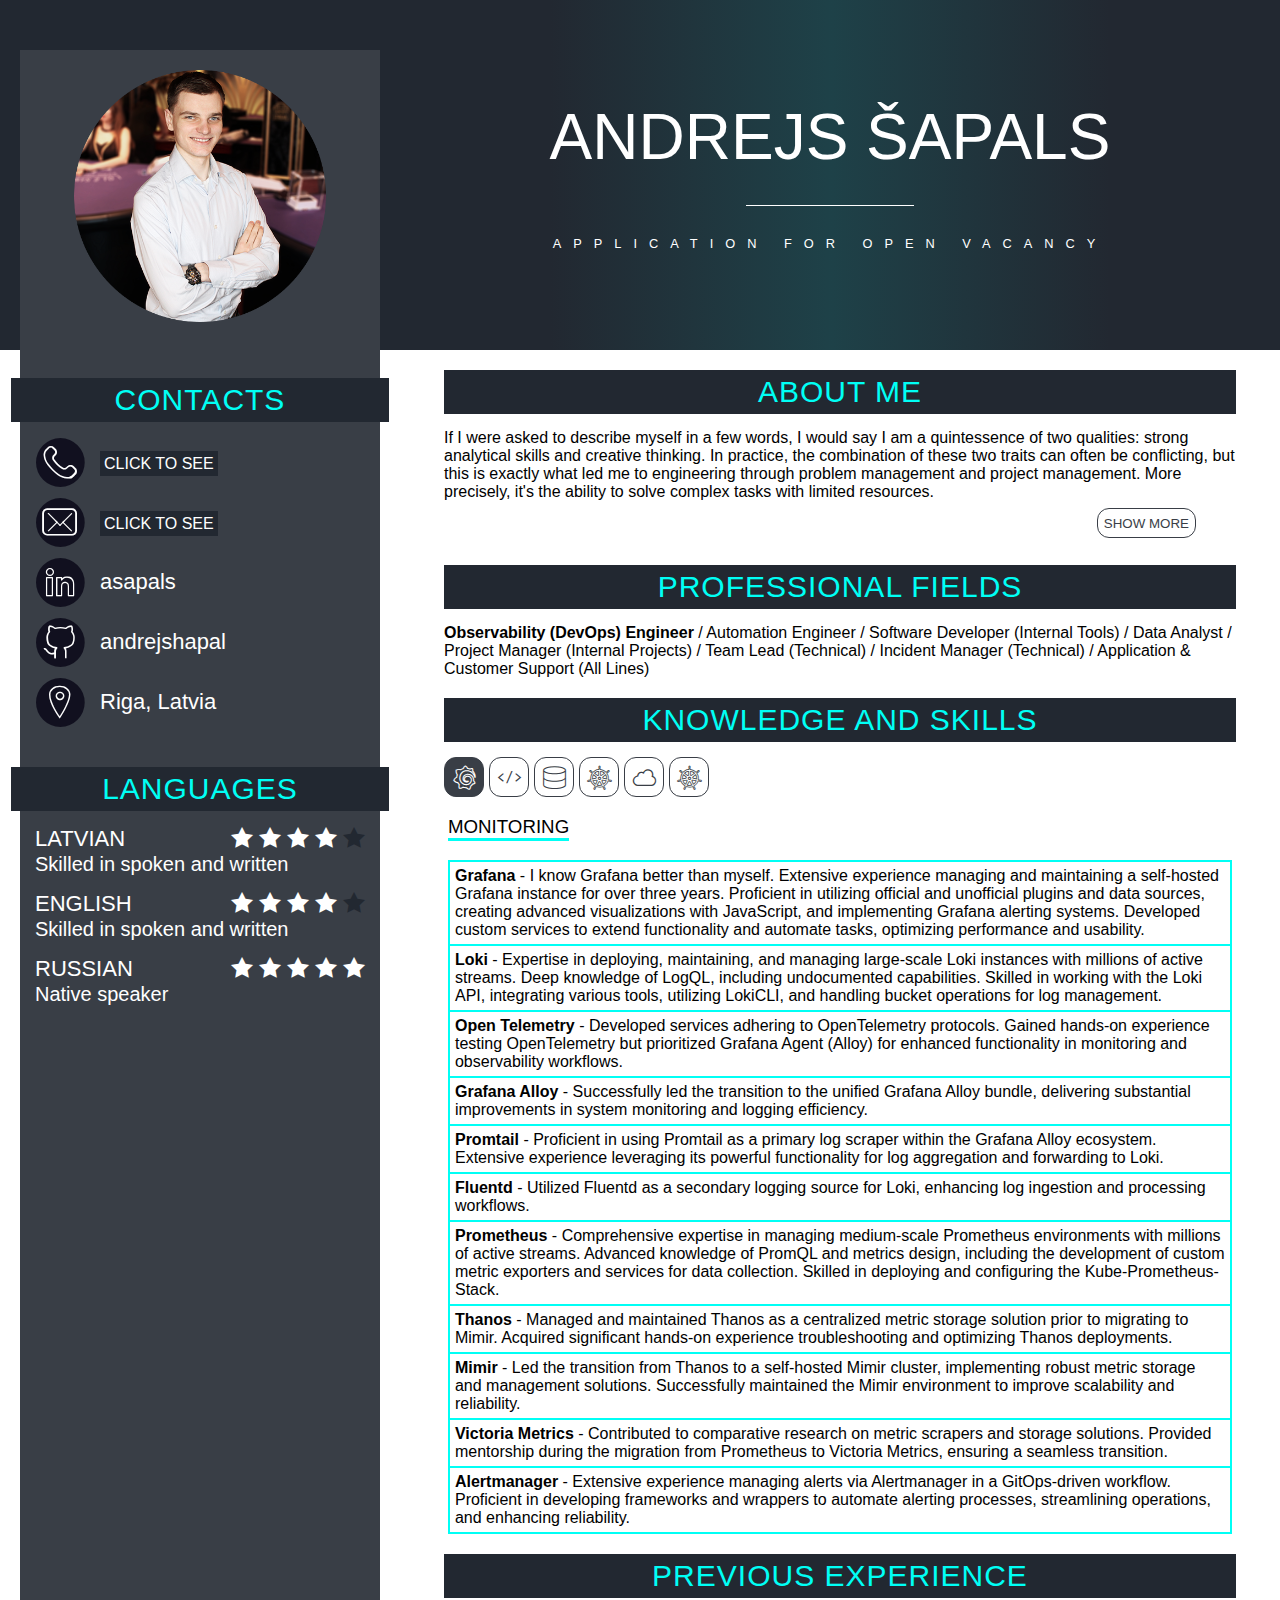
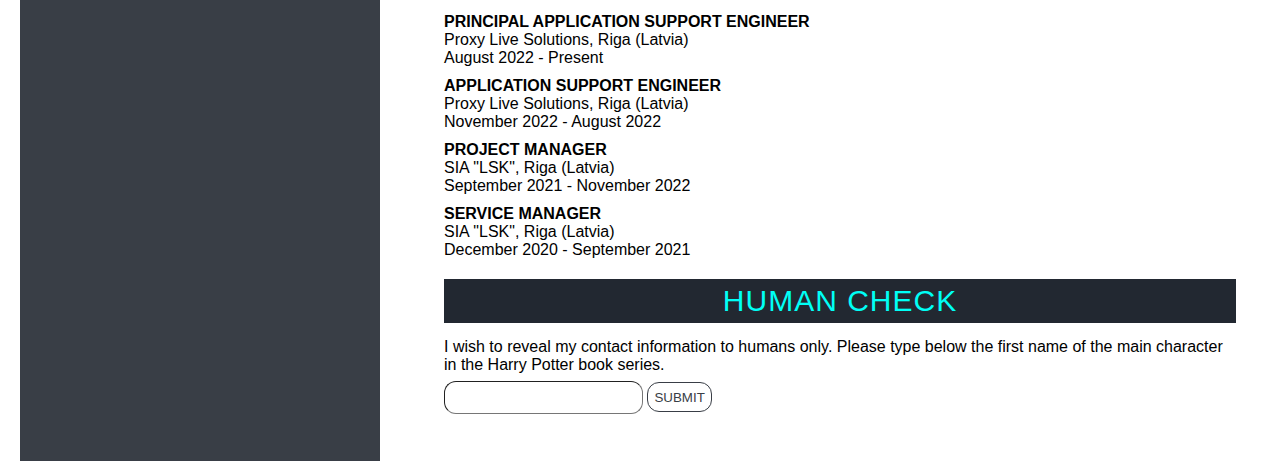
==== index.html @ f9a23c79 "Publishing webpage" ====
<!-- Andrejs Šapals as24193 -->
<!DOCTYPE html>
<html lang="en">

<head>
  <meta charset="UTF-8">
  <meta name="viewport" content="width=device-width, initial-scale=1.0">
  <meta http-equiv="X-UA-Compatible" content="ie=edge">
  <title>Job Application - Andrejs Šapals</title>
  <link rel="stylesheet" href="./font.css">
  <link rel="stylesheet" href="./style.css">
  <link rel="icon" href="./favicon.ico" type="image/x-icon">
</head>

<body>
  <header>
    <div id="header">
      <div id="name">Andrejs Šapals</div>
      <div id="border">&#8203;</div>
      <div id="position">Application For Open Vacancy</div>
    </div>
  </header>
  <main>
    <div>
      <aside>
        <div id="photo_block"><img src="images/photo.png" id="photo" alt="photo"></div>
        <div id="contacts">
          <div class="menu-title">Contacts</div>
          <div class="middle"><span class="icon-phone contacts-icon"><span class="path1"></span><span
                class="path2"></span></span><span><a id="phone" class="white-link click-to-see" href="#human-form">Click
                to see</a>
            </span>
          </div>
          <div class="middle"><span class="icon-email contacts-icon"><span class="path1"></span><span
                class="path2"></span><span class="path3"></span><span class="path4"></span><span
                class="path5"></span><span class="path6"></span><span class="path7"></span><span
                class="path8"></span></span>
            <address><a id="email" href="#human-form" class="white-link click-to-see">Click to see</a></address>
          </div>
          <div class="middle"><span class="icon-linkdn contacts-icon"><span class="path1"></span><span
                class="path2"></span><span class="path3"></span><span class="path4"></span></span><span> <a
                href="https://www.linkedin.com/in/asapals/" class="white-link">asapals</a></span>
          </div>
          <div class="middle"><span class="icon-github contacts-icon"><span class="path1"></span><span
                class="path2"></span></span><span><a href="https://github.com/andrejshapal"
                class="white-link">andrejshapal </a></span>
          </div>
          <div class="middle"><span class="icon-position contacts-icon"><span class="path1"></span><span
                class="path2"></span><span class="path3"></span></span><span>Riga, Latvia</span></div>
        </div>
        <div id="languages">
          <div class="menu-title">Languages</div>
          <div class="language">
            <div class="language-col">
              <div class="language-row">
                <div class="caps">Latvian
                </div>
                <div class="stars">
                  <span class="icon-star-full"></span>
                  <span class="icon-star-full"></span>
                  <span class="icon-star-full"></span>
                  <span class="icon-star-full"></span>
                  <span class="icon-star-full font-dark"></span>
                </div>
              </div>
              <div class="language-comm">Skilled in spoken and written</div>
            </div>
            <div class="language-col">
              <div class="language-row">
                <div class="caps">English
                </div>
                <div class="stars">
                  <span class="icon-star-full"></span>
                  <span class="icon-star-full"></span>
                  <span class="icon-star-full"></span>
                  <span class="icon-star-full"></span>
                  <span class="icon-star-full font-dark"></span>
                </div>
              </div>
              <div class="language-comm">Skilled in spoken and written</div>
            </div>
            <div class="language-col">
              <div class="language-row">
                <div class="caps">Russian
                </div>
                <div class="stars">
                  <span class="icon-star-full"></span>
                  <span class="icon-star-full"></span>
                  <span class="icon-star-full"></span>
                  <span class="icon-star-full"></span>
                  <span class="icon-star-full"></span>
                </div>
              </div>
              <div class="language-comm">Native speaker</div>
            </div>
          </div>
        </div>
      </aside>
    </div>
    <div style="height: 100%;">
      <div class="main-block">
        <h1>About Me</h1>
        <div>
          <div>If I were asked to describe myself in a few words, I would say I am a quintessence of two qualities:
            strong
            analytical skills and creative thinking. In practice, the combination of these two traits can often be
            conflicting, but this is exactly what led me to engineering through problem management and project
            management.
            More precisely, it's the ability to solve complex tasks with limited resources.</div>
          <div class="button-middle" id="about-button-div"><button class="show-more" id="about-button"
              type="button">Show
              More</button></div>
          <div id="about" class="about-hidden">
            <div>A creative approach to analyzing information allows me to learn quickly. It drives me to automate
              routine
              tasks.
              It helps me find attractiveness even in the most monotonous work. It pushes me to discover new
              solutions
              and
              improve existing ones, to never stop, and to move forward every day.</div>

            <div>This is also why I enjoy sports, music, and art in general—they provide a sense of not being stuck
              in
              the
              present.</div>
            <div>
              So far, I've spoken about the mind, but there's also room for the heart. I want my existence to be
              meaningful.
              There are several ways to achieve this: by doing work that benefits the community, being helpful to
              colleagues,
              showing kindness, and acting fairly.</div>
            <div>
              I admit it's not always easy to work with me, but every single employer I've had would hire me again.
              I
              believe
              this is due to my dedication, professionalism, efficiency, and ethics.</div>
          </div>
        </div>
      </div>
      <div class="main-block">
        <h1>Professional Fields</h1>
        <b>Observability (DevOps) Engineer</b> / Automation Engineer / Software Developer (Internal Tools) / Data
        Analyst / Project Manager (Internal Projects) / Team Lead (Technical) / Incident Manager (Technical) /
        Application & Customer Support (All Lines)
      </div>
      <div class="main-block">
        <h1>Knowledge And Skills</h1>
        <div id="skills-buttons">
        </div>
        <div class="skills-list-div">
          <h3 id="skills-title">Monitoring</h3>
          <ul id="skills-list">
          </ul>
        </div>
      </div>
      <div class="main-block">
        <h1>Previous Experience</h1>
        <div id="jobs">
        </div>
      </div>
      <div class="main-block">
        <h1>Human Check</h1>
        <form id="human-form">
          <label for="hcheck">I wish to reveal my contact information to humans only. Please type below the first
            name
            of the main character in the Harry Potter book series.</label><br>
          <input type="text" id="hcheck" name="fname">
          <button class="show-more" id="submit-button" type="submit">Submit</button>
          <div id="not-human" class="about-hidden">The name is not correct 🤔</div>
        </form>
      </div>
    </div>
  </main>
  <script src="js/experience.js"></script>
  <script src="js/skills.js"></script>
  <script src="js/index.js"></script>
</body>

</html>
---- font.css ----
@font-face {
  font-family: 'icomoon';
  src:  url('fonts/icomoon.eot?7pskn');
  src:  url('fonts/icomoon.eot?7pskn#iefix') format('embedded-opentype'),
    url('fonts/icomoon.ttf?7pskn') format('truetype'),
    url('fonts/icomoon.woff?7pskn') format('woff'),
    url('fonts/icomoon.svg?7pskn#icomoon') format('svg');
  font-weight: normal;
  font-style: normal;
  font-display: block;
}

[class^="icon-"], [class*=" icon-"] {
  /* use !important to prevent issues with browser extensions that change fonts */
  font-family: 'icomoon' !important;
  speak: never;
  font-style: normal;
  font-weight: normal;
  font-variant: normal;
  text-transform: none;
  line-height: 1;

  /* Better Font Rendering =========== */
  -webkit-font-smoothing: antialiased;
  -moz-osx-font-smoothing: grayscale;
}

.icon-mon:before {
  content: "\e918";
}
.icon-k8s:before {
  content: "\e915";
}
.icon-cloud:before {
  content: "\e917";
}
.icon-pl:before {
  content: "\e913";
}
.icon-pm:before {
  content: "\e914";
}
.icon-db:before {
  content: "\e916";
}
.icon-email .path1:before {
  content: "\e907";
  color: rgb(17, 16, 31);
}
.icon-email .path2:before {
  content: "\e908";
  margin-left: -1em;
  color: rgb(255, 255, 255);
}
.icon-email .path3:before {
  content: "\e90b";
  margin-left: -1em;
  color: rgb(255, 255, 255);
}
.icon-email .path4:before {
  content: "\e90c";
  margin-left: -1em;
  color: rgb(255, 255, 255);
}
.icon-email .path5:before {
  content: "\e90d";
  margin-left: -1em;
  color: rgb(255, 255, 255);
}
.icon-email .path6:before {
  content: "\e90e";
  margin-left: -1em;
  color: rgb(255, 255, 255);
}
.icon-email .path7:before {
  content: "\e90f";
  margin-left: -1em;
  color: rgb(255, 255, 255);
}
.icon-email .path8:before {
  content: "\e910";
  margin-left: -1em;
  color: rgb(255, 255, 255);
}
.icon-github .path1:before {
  content: "\e911";
  color: rgb(17, 16, 31);
}
.icon-github .path2:before {
  content: "\e912";
  margin-left: -1em;
  color: rgb(255, 255, 255);
}
.icon-position .path1:before {
  content: "\e900";
  color: rgb(17, 16, 31);
}
.icon-position .path2:before {
  content: "\e901";
  margin-left: -1em;
  color: rgb(255, 255, 255);
}
.icon-position .path3:before {
  content: "\e902";
  margin-left: -1em;
  color: rgb(255, 255, 255);
}
.icon-linkdn .path1:before {
  content: "\e903";
  color: rgb(17, 16, 31);
}
.icon-linkdn .path2:before {
  content: "\e904";
  margin-left: -1em;
  color: rgb(255, 255, 255);
}
.icon-linkdn .path3:before {
  content: "\e905";
  margin-left: -1em;
  color: rgb(255, 255, 255);
}
.icon-linkdn .path4:before {
  content: "\e906";
  margin-left: -1em;
  color: rgb(255, 255, 255);
}
.icon-phone .path1:before {
  content: "\e909";
  color: rgb(17, 16, 31);
}
.icon-phone .path2:before {
  content: "\e90a";
  margin-left: -1em;
  color: rgb(255, 255, 255);
}
.icon-star-empty:before {
  content: "\e9d7";
}
.icon-star-half:before {
  content: "\e9d8";
}
.icon-star-full:before {
  content: "\e9d9";
}
.icon-new-tab:before {
  content: "\ea7e";
}
---- style.css ----
:root {
  --bgdark: #222831;
  --bglight: #393E46;
  --main: #00FFF5;
  --gradient: #00fff71e;
}

/* Andrejs Šapals as24193 */
@import url('https://fonts.googleapis.com/css2?family=Roboto:ital,wght@0,100;0,300;0,400;0,500;0,700;0,900;1,100;1,300;1,400;1,500;1,700;1,900&display=swap');

.roboto-thin {
  font-family: "Roboto", sans-serif;
  font-weight: 100;
  font-style: normal;
}

.roboto-light {
  font-family: "Roboto", sans-serif;
  font-weight: 300;
  font-style: normal;
}

.roboto-regular {
  font-family: "Roboto", sans-serif;
  font-weight: 400;
  font-style: normal;
}

.roboto-medium {
  font-family: "Roboto", sans-serif;
  font-weight: 500;
  font-style: normal;
}

.roboto-bold {
  font-family: "Roboto", sans-serif;
  font-weight: 700;
  font-style: normal;
}

.roboto-black {
  font-family: "Roboto", sans-serif;
  font-weight: 900;
  font-style: normal;
}

.roboto-thin-italic {
  font-family: "Roboto", sans-serif;
  font-weight: 100;
  font-style: italic;
}

.roboto-light-italic {
  font-family: "Roboto", sans-serif;
  font-weight: 300;
  font-style: italic;
}

.roboto-regular-italic {
  font-family: "Roboto", sans-serif;
  font-weight: 400;
  font-style: italic;
}

.roboto-medium-italic {
  font-family: "Roboto", sans-serif;
  font-weight: 500;
  font-style: italic;
}

.roboto-bold-italic {
  font-family: "Roboto", sans-serif;
  font-weight: 700;
  font-style: italic;
}

.roboto-black-italic {
  font-family: "Roboto", sans-serif;
  font-weight: 900;
  font-style: italic;
}

.menu-new-tab {
  color:#FFF;
  font-size: medium;
  text-decoration: none;
  vertical-align:middle;
}

.white-link{
  color:#FFF;
  text-decoration: none;
  font-style: normal;
}

.icon-new-tab:before {
  content: "\ea7e";
}

/* CSS */
html {
  max-width: 1280px;
  margin: 0 auto;
  scroll-behavior: smooth;
}
body {
  font-family: "Roboto", sans-serif;
  font-weight: 400;
  font-style: normal;
  margin: 0px 0px 0px 0px;
}
header {
  height: 350px;
  background-color: var(--bgdark);
  justify-content: center;
  display: flex;
}

#header{
  background-image: repeating-linear-gradient(to right, var(--bgdark), var(--gradient), var(--bgdark));
  margin-left: 380px;
  height: 100%;
  color: #FFF;
  text-transform: uppercase;
  text-align: center;
  display: flex;
  flex-direction: column;
  align-items: center;
  justify-content:center;
}

#name{
  font-size: clamp(30px, 5vw, 70px);
  padding-bottom: 0px;
  margin-bottom: 0px;
}

#position{
  font-size: clamp(8px, 1vw, 20px);
  letter-spacing: clamp(2px, 1vw, 12px);
  font-weight: 300;
  padding-top: 0px;
  margin-top: 0px;
  white-space: nowrap;
}

#border{
  border-bottom: #FFF solid 1.5px;
  width: 30%;
  height: 1px;
  margin-top: 30px;
  margin-bottom: 30px;
}

aside {
  margin-top: -300px;
  margin-left: 20px;
  margin-right: 20px;
  width: 360px;
  background-color: var(--bglight);
  padding-top: 20px;
  padding-bottom: 20px;
  display: flex;
  flex-direction: column;
  gap: 30px;
  color: #FFF;
  font-size: 22px;
  vertical-align: middle;
  font-weight: 300;
  min-height: calc(100% + 300px);

}

#photo_block{
  text-align: center;
}

#photo{
  width: 70%;
  margin-bottom: 20px;
}

.menu-title{
  background-color: var(--bgdark) ;
  width: 105%;
  margin-left: -2.5%;
  color: var(--main);
  text-transform: uppercase;
  font-size: 30px;
  text-align: center;
  padding-top: 5px;
  padding-bottom: 5px;
  letter-spacing: 1px;
  margin-bottom: 15px;
  font-weight: 400;
}

.contacts-icon {
 padding-right: 15px;
 font-size: 50px;
}

.middle{
  display: flex;
  align-items: center;
  justify-content: left;
  margin-bottom: 10px;
  padding-left: 15px;
}

.language{
  padding-left: 15px;
  padding-right: 15px;
  font-weight: 400;
}

.language-row{
  display: flex;
  flex-direction: row;
  justify-content: space-between;
}

.language-col{
  display: flex;
  flex-direction: column;
  margin-bottom: 15px;
}

.language-comm{
  font-size: 20px;
  font-weight: 300;
}

.font-dark {
  color: var(--bgdark) ;
}

.caps {
  text-transform: uppercase;
}

main{
  display: flex;
  min-height: 100%;
}

.main-block{
  width: 90%;
  margin: 0 auto;
}

h1 {
  background-color: var(--bgdark) ;
  color: var(--main);
  text-transform: uppercase;
  font-size: 30px;
  text-align: center;
  padding-top: 5px;
  padding-bottom: 5px;
  letter-spacing: 1px;
  margin-bottom: 15px;
  font-weight: 400;
}

.about-hidden{
  visibility:hidden;
  height: 0px;
}

.show-more{
  margin-top: 7px;
  height: 30px;
  margin-bottom: 7px;
}

#hcheck{
  margin-top: 7px;
  margin-bottom: 7px;
  border-width: 1px;
  border-radius: 12px;
  height: 25px;
  padding: 3px;
  padding-left: 10px;
  padding-right: 10px;
}

button{
  color: var(--bglight);
  font-weight: 400;
  text-transform: uppercase;
  background-color: #FFF;
  border-color: var(--bglight);
  border-style: solid;
  border-width: 1px;
  border-radius: 12px;
}


button:hover{

  color: #FFF;
  background-color: var(--bglight);
  border-color: var(--bglight);
}

.button-pressed{
  color: #FFF;
  background-color: var(--bglight);
  border-color: var(--bglight);
}

.button-middle{
  display: flex;
  justify-content: right;
  margin-right: 40px;
}

.skills-button{
  height: 40px;
  width: 40px;
  font-size: 33px;
  display: flex;
  justify-content: center;
  align-items: center;
}

#skills-buttons{
display: flex;
gap: 5px;
}

.job{
  margin-bottom: 10px;
}

.job-position{
  font-weight:bold;
  text-transform: uppercase;
}

#skills-list{
  list-style: none;
  padding-left: 0;
}

#skills-list > li{
  padding: 5px 5px 5px 5px;
  list-style: none;
  border: 2px var(--main) solid;
  border-top: 0px
}
#skills-list > li:first-child{
  padding: 5px 5px 5px 5px;
  list-style: none;
  border: 2px var(--main) solid
}


.skills-list-div{
  width: 99%;
  margin: 0 auto;
}
.pink{
  color: var(--main);
}
h3{
  font-weight: 400;
  text-transform: uppercase;
  border-bottom: 3px var(--main) solid;
  width:fit-content;
}

#not-human {
color: var(--main);
font-weight: bold;
}

.click-to-see {
  text-transform:uppercase;
  font-weight:400;
  font-size: medium;
  background-color: var(--bgdark);
  padding: 4px;
}
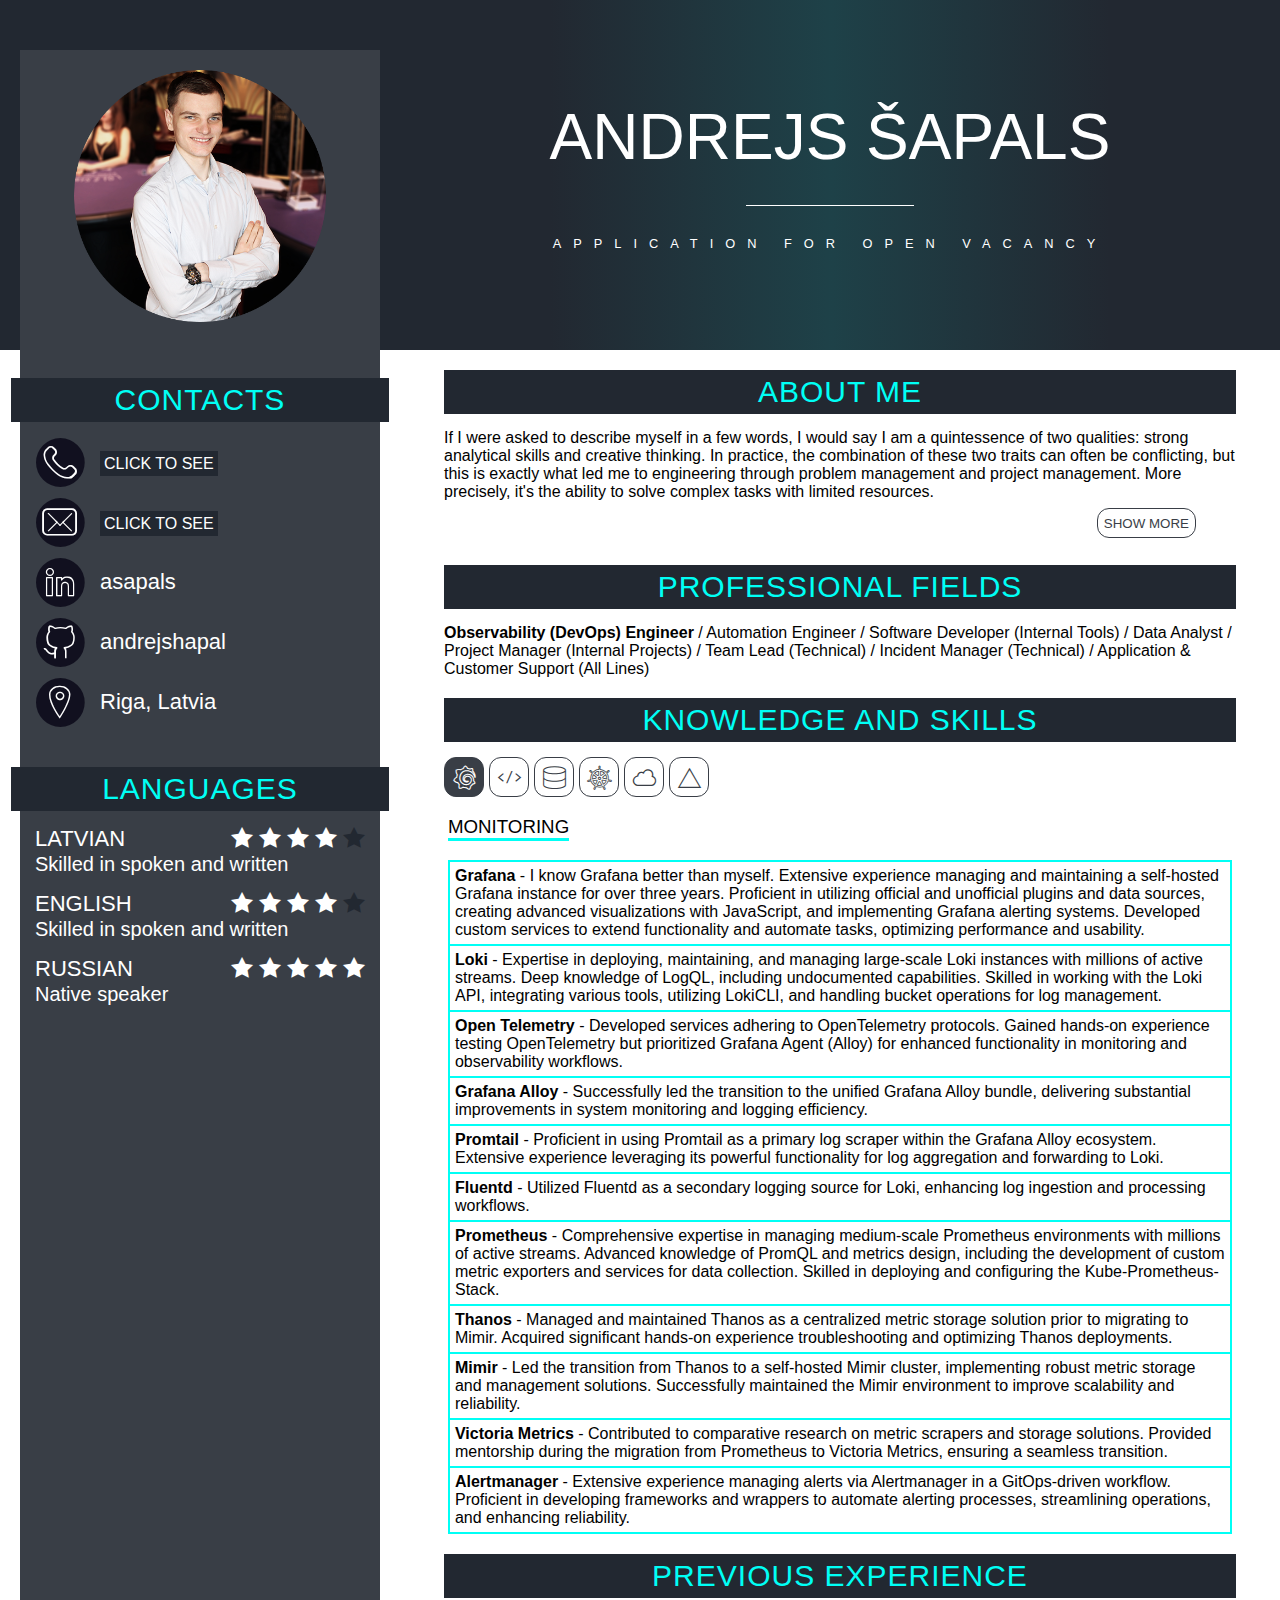
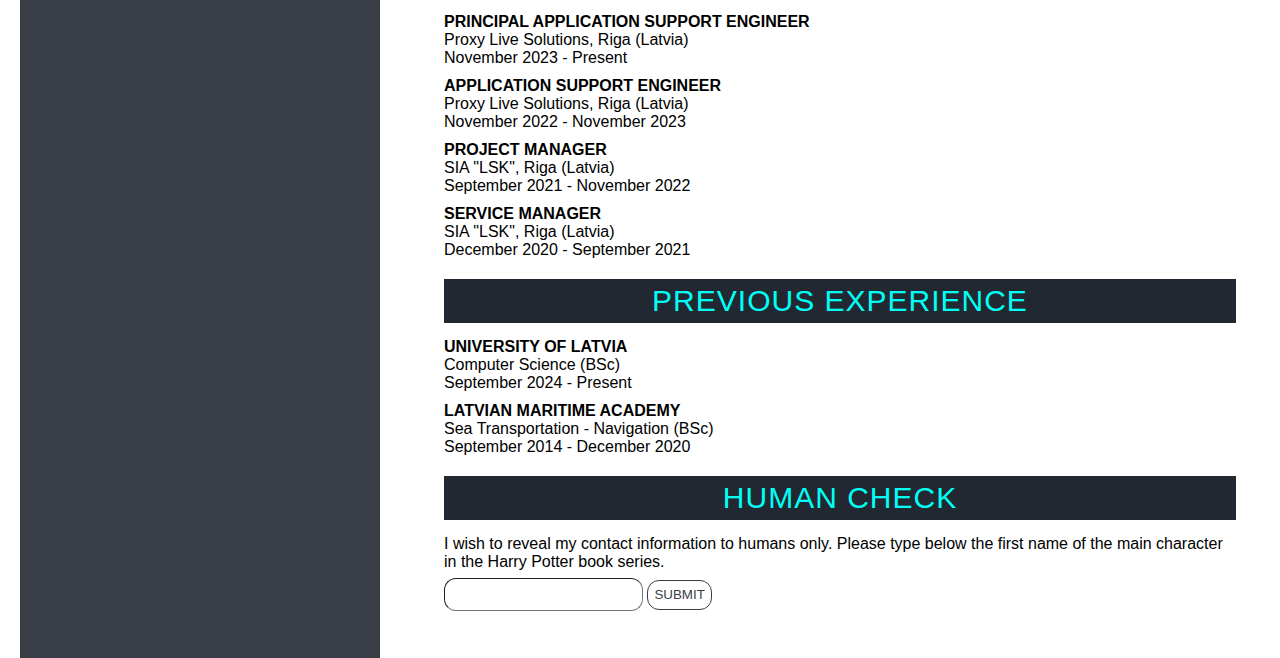
==== commit 275a4031: "Adding edu" ====
--- a/index.html
+++ b/index.html
@@ -159,6 +159,11 @@
         </div>
       </div>
       <div class="main-block">
+        <h1>Previous Experience</h1>
+        <div id="edu">
+        </div>
+      </div>
+      <div class="main-block">
         <h1>Human Check</h1>
         <form id="human-form">
           <label for="hcheck">I wish to reveal my contact information to humans only. Please type below the first
@@ -172,6 +177,7 @@
     </div>
   </main>
   <script src="js/experience.js"></script>
+  <script src="js/education.js"></script>
   <script src="js/skills.js"></script>
   <script src="js/index.js"></script>
 </body>
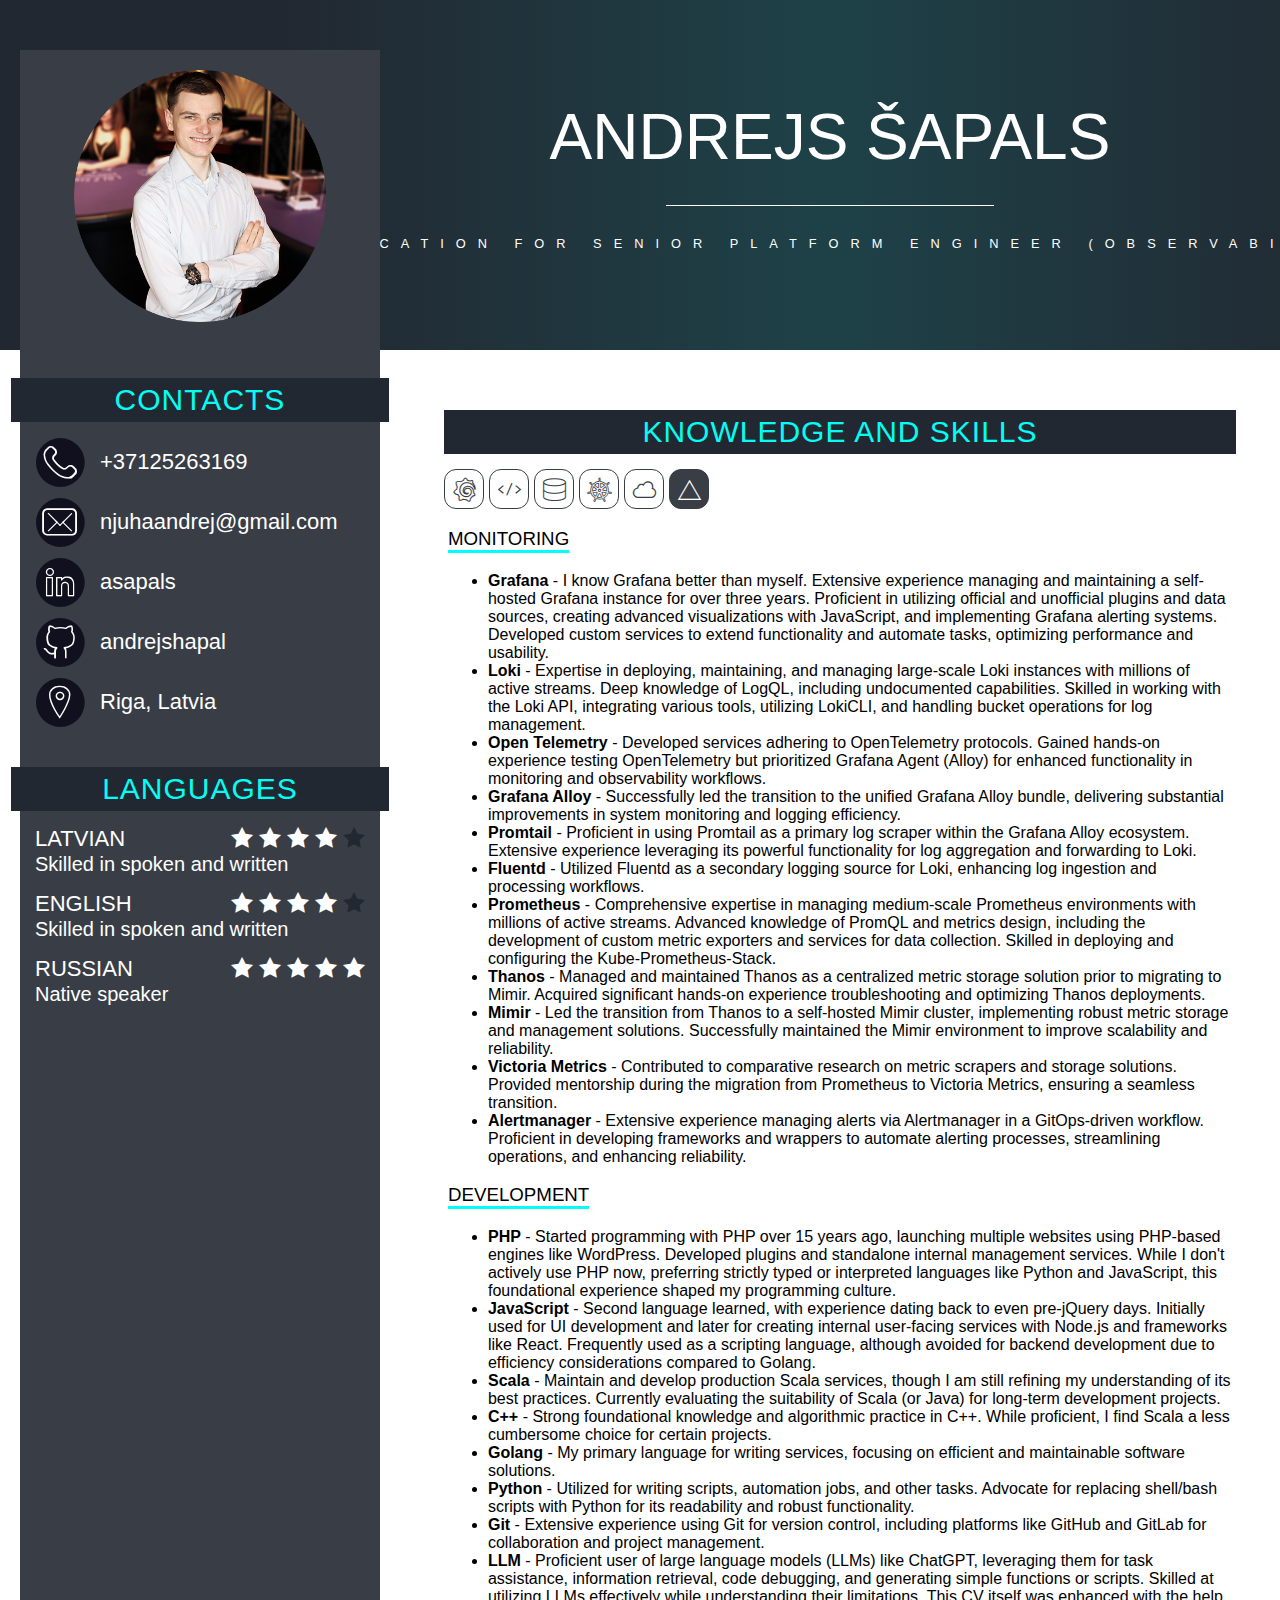
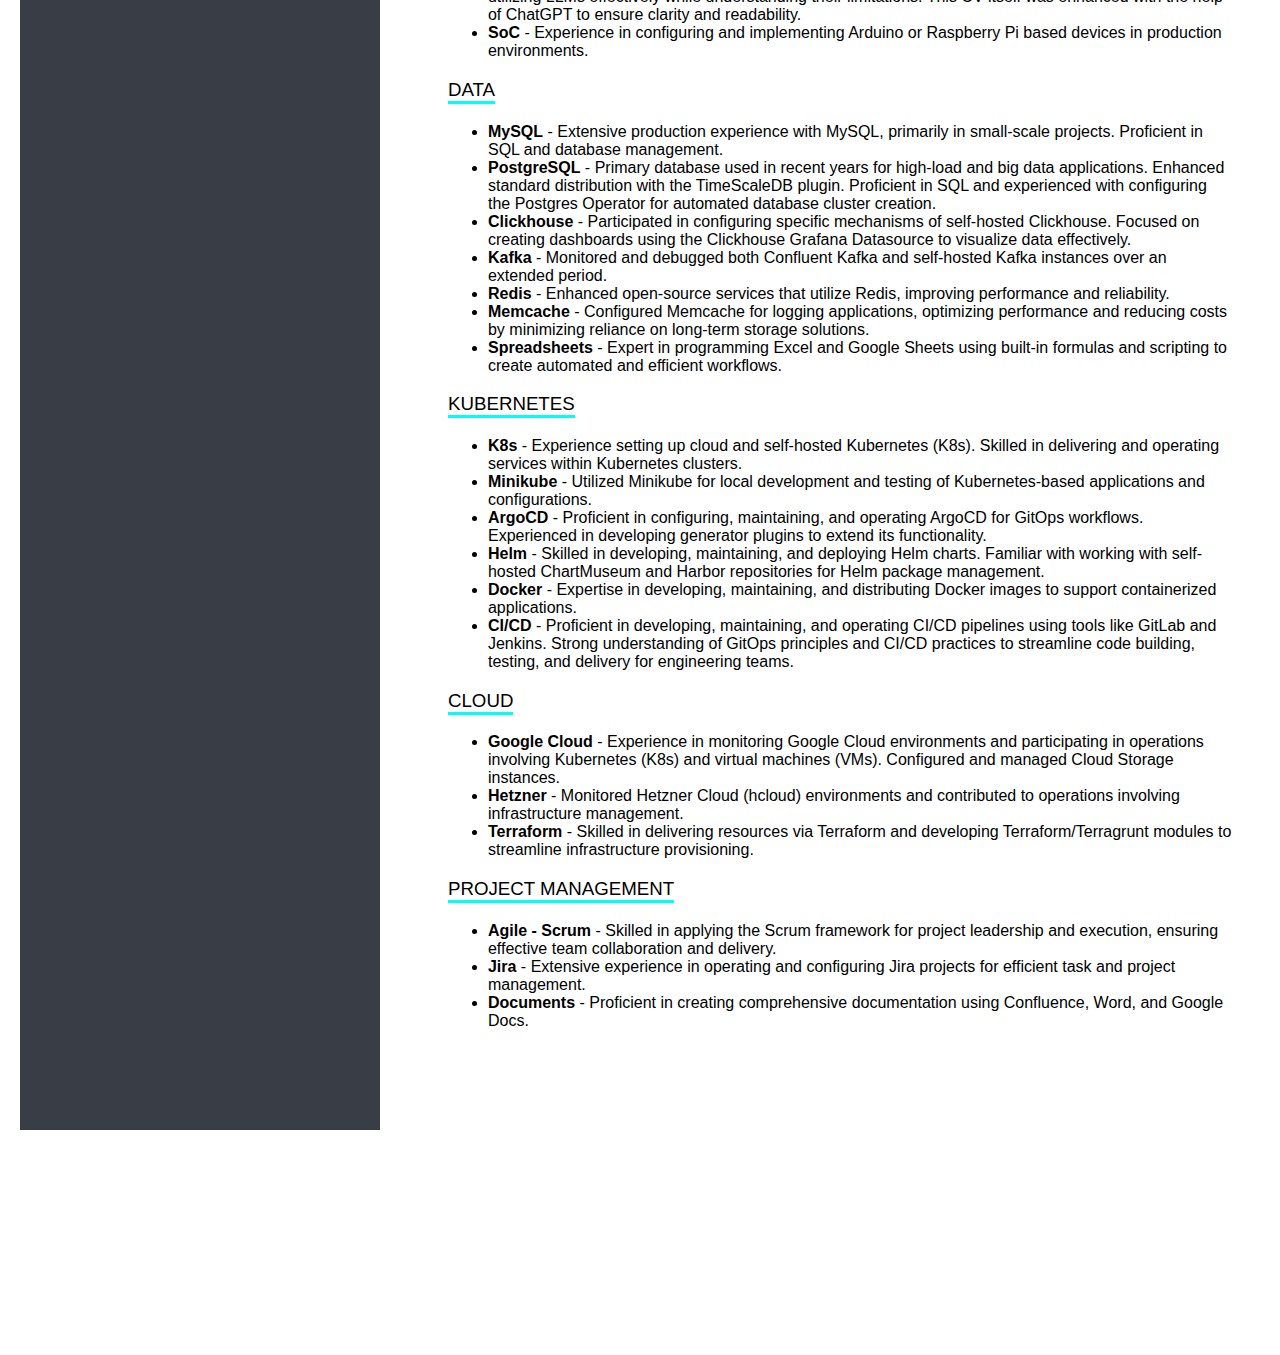
==== commit bf4587e0: "Setting for CV pdf" ====
--- a/index.html
+++ b/index.html
@@ -17,7 +17,7 @@
     <div id="header">
       <div id="name">Andrejs Šapals</div>
       <div id="border">&#8203;</div>
-      <div id="position">Application For Open Vacancy</div>
+      <div id="position">Application For Senior Platform Engineer (Observability)</div>
     </div>
   </header>
   <main>
@@ -98,7 +98,7 @@
       </aside>
     </div>
     <div style="height: 100%;">
-      <div class="main-block">
+      <div class="main-block about-hidden">
         <h1>About Me</h1>
         <div>
           <div>If I were asked to describe myself in a few words, I would say I am a quintessence of two qualities:
@@ -137,7 +137,7 @@
           </div>
         </div>
       </div>
-      <div class="main-block">
+      <div class="main-block about-hidden">
         <h1>Professional Fields</h1>
         <b>Observability (DevOps) Engineer</b> / Automation Engineer / Software Developer (Internal Tools) / Data
         Analyst / Project Manager (Internal Projects) / Team Lead (Technical) / Incident Manager (Technical) /
@@ -147,23 +147,21 @@
         <h1>Knowledge And Skills</h1>
         <div id="skills-buttons">
         </div>
-        <div class="skills-list-div">
-          <h3 id="skills-title">Monitoring</h3>
-          <ul id="skills-list">
-          </ul>
+        <div class="skills-list-div" id="skill">
+
         </div>
       </div>
-      <div class="main-block">
+      <div class="main-block about-hidden">
         <h1>Previous Experience</h1>
         <div id="jobs">
         </div>
       </div>
-      <div class="main-block">
-        <h1>Previous Experience</h1>
+      <div class="main-block about-hidden">
+        <h1>Education</h1>
         <div id="edu">
         </div>
       </div>
-      <div class="main-block">
+      <div class="main-block about-hidden">
         <h1>Human Check</h1>
         <form id="human-form">
           <label for="hcheck">I wish to reveal my contact information to humans only. Please type below the first
--- a/style.css
+++ b/style.css
@@ -99,7 +99,6 @@
 
 /* CSS */
 html {
-  max-width: 1280px;
   margin: 0 auto;
   scroll-behavior: smooth;
 }
